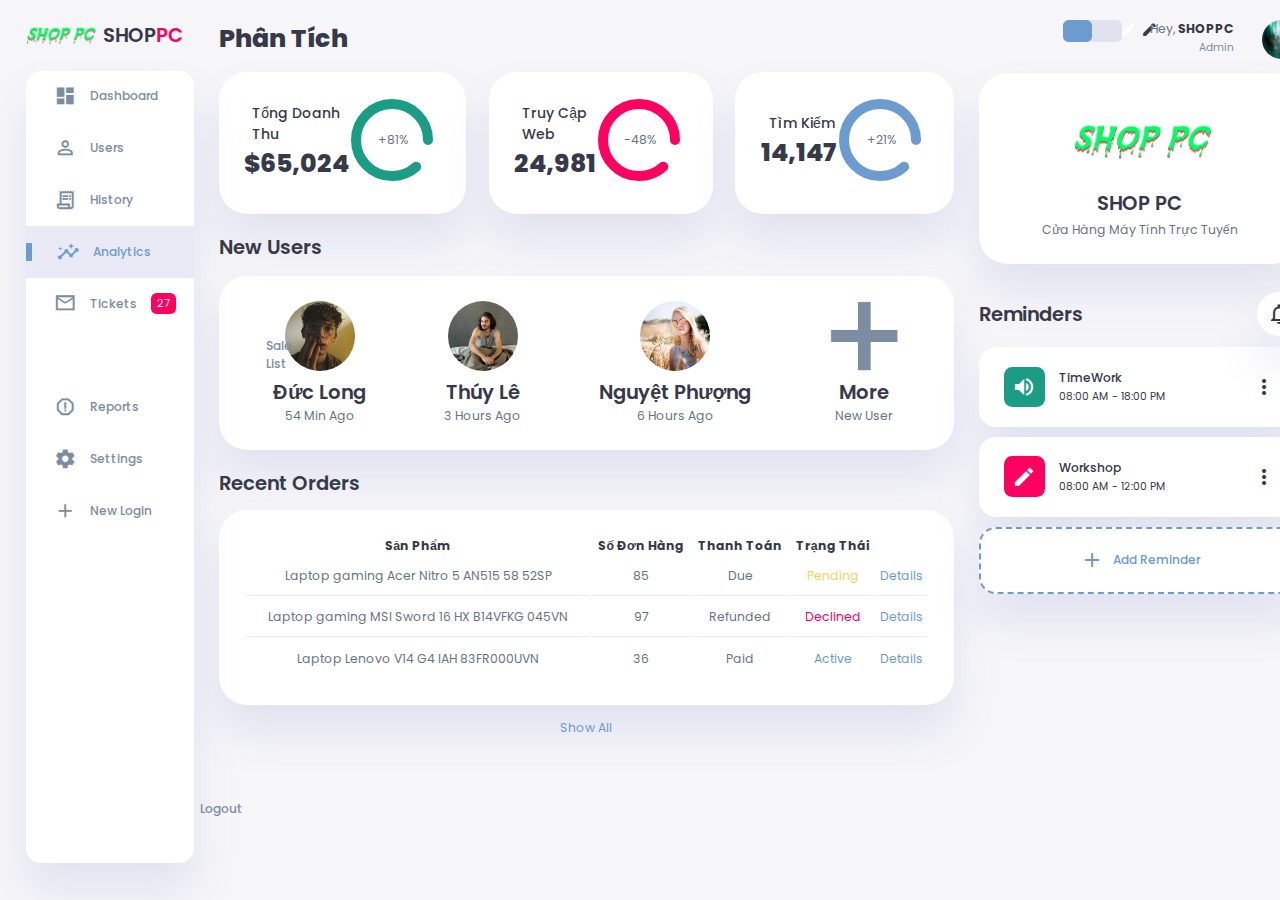
==== banhangonl/analytics.html @ 21baddd5 "update" ====
<!DOCTYPE html>
<html lang="en">

<head>
    <meta charset="UTF-8">
    <meta name="viewport" content="width=device-width, initial-scale=1.0">
    <link href="https://fonts.googleapis.com/icon?family=Material+Icons+Sharp" rel="stylesheet">
    <link rel="stylesheet" href="assets/css/styles.css">
    <title>TRANG QUẢN TRỊ</title>
</head>

<body>

    <div class="container">
        <!-- Sidebar Section -->
        <aside>
            <div class="toggle">
                <div class="logo">
                    <a href="index.html"><img src="image/logo.png" alt="" style="width: 70px; "></a>
                    <a href="index.html"><h2>SHOP<span class="danger">PC</span></h2></a>
                </div>
                <div class="close" id="close-btn">
                    <span class="material-icons-sharp">
                        close
                    </span>
                </div>
            </div>

            <div class="sidebar">
                <a href="#">
                    <span class="material-icons-sharp">
                        dashboard
                    </span>
                    <h3>Dashboard</h3>
                </a>
                <a href="#">
                    <span class="material-icons-sharp">
                        person_outline
                    </span>
                    <h3>Users</h3>
                </a>
                <a href="#">
                    <span class="material-icons-sharp">
                        receipt_long
                    </span>
                    <h3>History</h3>
                </a>
                <a href="#" class="active">
                    <span class="material-icons-sharp">
                        insights
                    </span>
                    <h3>Analytics</h3>
                </a>
                <a href="#">
                    <span class="material-icons-sharp">
                        mail_outline
                    </span>
                    <h3>Tickets</h3>
                    <span class="message-count">27</span>
                </a>
                <a href="#">
                    <span class="material-icons-sharp">
                        inventory
                    </span>
                    <h3>Sale List</h3>
                </a>
                <a href="#">
                    <span class="material-icons-sharp">
                        report_gmailerrorred
                    </span>
                    <h3>Reports</h3>
                </a>
                <a href="#">
                    <span class="material-icons-sharp">
                        settings
                    </span>
                    <h3>Settings</h3>
                </a>
                <a href="#">
                    <span class="material-icons-sharp">
                        add
                    </span>
                    <h3>New Login</h3>
                </a>
                <a href="#">
                    <span class="material-icons-sharp">
                        logout
                    </span>
                    <h3>Logout</h3>
                </a>
            </div>
        </aside>
        <!-- End of Sidebar Section -->

        <!-- Main Content -->
        <main>
            <h1>Phân Tích</h1>
            <!-- Analyses -->
            <div class="analyse">
                <div class="sales">
                    <div class="status">
                        <div class="info">
                            <h3>Tổng Doanh Thu</h3>
                            <h1>$65,024</h1>
                        </div>
                        <div class="progresss">
                            <svg>
                                <circle cx="38" cy="38" r="36"></circle>
                            </svg>
                            <div class="percentage">
                                <p>+81%</p>
                            </div>
                        </div>
                    </div>
                </div>
                <div class="visits">
                    <div class="status">
                        <div class="info">
                            <h3>Truy Cập Web</h3>
                            <h1>24,981</h1>
                        </div>
                        <div class="progresss">
                            <svg>
                                <circle cx="38" cy="38" r="36"></circle>
                            </svg>
                            <div class="percentage">
                                <p>-48%</p>
                            </div>
                        </div>
                    </div>
                </div>
                <div class="searches">
                    <div class="status">
                        <div class="info">
                            <h3>Tìm Kiếm</h3>
                            <h1>14,147</h1>
                        </div>
                        <div class="progresss">
                            <svg>
                                <circle cx="38" cy="38" r="36"></circle>
                            </svg>
                            <div class="percentage">
                                <p>+21%</p>
                            </div>
                        </div>
                    </div>
                </div>
            </div>
            <!-- End of Analyses -->

            <!-- New Users Section -->
            <div class="new-users">
                <h2>New Users</h2>
                <div class="user-list">
                    <div class="user">
                        <img src="image/profile-2.jpg">
                        <h2>Đức Long</h2>
                        <p>54 Min Ago</p>
                    </div>
                    <div class="user">
                        <img src="image/profile-3.jpg">
                        <h2>Thúy Lê</h2>
                        <p>3 Hours Ago</p>
                    </div>
                    <div class="user">
                        <img src="image/profile-4.jpg">
                        <h2>Nguyệt Phượng</h2>
                        <p>6 Hours Ago</p>
                    </div>
                    <div class="user">
                        <img src="image/plus.png">
                        <h2>More</h2>
                        <p>New User</p>
                    </div>
                </div>
            </div>
            <!-- End of New Users Section -->

            <!-- Recent Orders Table -->
            <div class="recent-orders">
                <h2>Recent Orders</h2>
                <table>
                    <thead>
                        <tr>
                            <th>Sản Phẩm</th>
                            <th>Số Đơn Hàng</th>
                            <th>Thanh Toán</th>
                            <th>Trạng Thái</th>
                            <th></th>
                        </tr>
                    </thead>
                    <tbody></tbody>
                </table>
                <a href="#">Show All</a>
            </div>
            <!-- End of Recent Orders -->

        </main>
        <!-- End of Main Content -->

        <!-- Right Section -->
        <div class="right-section">
            <div class="nav">
                <button id="menu-btn">
                    <span class="material-icons-sharp">
                        menu
                    </span>
                </button>
                <div class="dark-mode">
                    <span class="material-icons-sharp active">
                        light_mode
                    </span>
                    <span class="material-icons-sharp">
                        dark_mode
                    </span>
                </div>

                <div class="profile">
                    <div class="info">
                        <p>Hey, <b>SHOPPC</b></p>
                        <small class="text-muted">Admin</small>
                    </div>
                    <div class="profile-photo">
                        <img src="image/profile-1.jpg">
                    </div>
                </div>

            </div>
            <!-- End of Nav -->

            <div class="user-profile">
                <div class="logo">
                    <img src="image/logo.png" alt="" style="width: 140px; margin-left: 30px ;">
                    <h2>SHOP PC</h2>
                    <p>Cửa Hàng Máy Tính Trực Tuyến</p>
                </div>
            </div>

            <div class="reminders">
                <div class="header">
                    <h2>Reminders</h2>
                    <span class="material-icons-sharp">
                        notifications_none
                    </span>
                </div>

                <div class="notification">
                    <div class="icon">
                        <span class="material-icons-sharp">
                            volume_up
                        </span>
                    </div>
                    <div class="content">
                        <div class="info">
                            <h3>TimeWork</h3>
                            <small class="text_muted">
                                08:00 AM - 18:00 PM
                            </small>
                        </div>
                        <span class="material-icons-sharp">
                            more_vert
                        </span>
                    </div>
                </div>

                <div class="notification deactive">
                    <div class="icon">
                        <span class="material-icons-sharp">
                            edit
                        </span>
                    </div>
                    <div class="content">
                        <div class="info">
                            <h3>Workshop</h3>
                            <small class="text_muted">
                                08:00 AM - 12:00 PM
                            </small>
                        </div>
                        <span class="material-icons-sharp">
                            more_vert
                        </span>
                    </div>
                </div>

                <div class="notification add-reminder">
                    <div>
                        <span class="material-icons-sharp">
                            add
                        </span>
                        <h3>Add Reminder</h3>
                    </div>
                </div>

            </div>

        </div>


    </div>

    <script src="assets/javascript/orders.js"></script>
    <script src="assets/javascript/dashboard.js"></script>
</body>

</html>
---- banhangonl/assets/css/styles.css ----
@import url('https://fonts.googleapis.com/css2?family=Poppins:wght@300;400;500;600;700;800&display=swap');

:root{
    --color-primary: #6C9BCF;
    --color-danger: #FF0060;
    --color-success: #1B9C85;
    --color-warning: #F7D060;
    --color-white: #fff;
    --color-info-dark: #7d8da1;
    --color-dark: #363949;
    --color-light: rgba(132, 139, 200, 0.18);
    --color-dark-variant: #677483;
    --color-background: #f6f6f9;

    --card-border-radius: 2rem;
    --border-radius-1: 0.4rem;
    --border-radius-2: 1.2rem;

    --card-padding: 1.8rem;
    --padding-1: 1.2rem;

    --box-shadow: 0 2rem 3rem var(--color-light);
}

.dark-mode-variables{
    --color-background: #181a1e;
    --color-white: #202528;
    --color-dark: #edeffd;
    --color-dark-variant: #a3bdcc;
    --color-light: rgba(0, 0, 0, 0.4);
    --box-shadow: 0 2rem 3rem var(--color-light);
}

*{
    margin: 0;
    padding: 0;
    outline: 0;
    appearance: 0;
    border: 0;
    text-decoration: none;
    box-sizing: border-box;
}

html{
    font-size: 14px;
}

body{
    width: 100vw;
    height: 100vh;
    font-family: 'Poppins', sans-serif;
    font-size: 0.88rem;
    user-select: none;
    overflow-x: hidden;
    color: var(--color-dark);
    background-color: var(--color-background);
}

a{
    color: var(--color-dark);
}

img{
    display: block;
    width: 100%;
    object-fit: cover;
}

h1{
    font-weight: 800;
    font-size: 1.8rem;
}

h2{
    font-weight: 600;
    font-size: 1.4rem;
}

h3{
    font-weight: 500;
    font-size: 0.87rem;
}

small{
    font-size: 0.76rem;
}

p{
    color: var(--color-dark-variant);
}

b{
    color: var(--color-dark);
}

.text-muted{
    color: var(--color-info-dark);
}

.primary{
    color: var(--color-primary);
}

.danger{
    color: var(--color-danger);
}

.success{
    color: var(--color-success);
}

.warning{
    color: var(--color-warning);
}

.container{
    display: grid;
    width: 96%;
    margin: 0 auto;
    gap: 1.8rem;
    grid-template-columns: 12rem auto 23rem;
}

aside{
    height: 100vh;
}

aside .toggle{
    display: flex;
    align-items: center;
    justify-content: space-between;
    margin-top: 1.4rem;
}

aside .toggle .logo{
    display: flex;
    gap: 0.5rem;
}

aside .toggle .logo img{
    width: 2rem;
    height: 2rem;
}

aside .toggle .close{
    padding-right: 1rem;
    display: none;
}

aside .sidebar{
    display: flex;
    flex-direction: column;
    background-color: var(--color-white);
    box-shadow: var(--box-shadow);
    border-radius: 15px;
    height: 88vh;
    position: relative;
    top: 1.5rem;
    transition: all 0.3s ease;
}

aside .sidebar:hover{
    box-shadow: none;
}

aside .sidebar a{
    display: flex;
    align-items: center;
    color: var(--color-info-dark);
    height: 3.7rem;
    gap: 1rem;
    position: relative;
    margin-left: 2rem;
    transition: all 0.3s ease;
}

aside .sidebar a span{
    font-size: 1.6rem;
    transition: all 0.3s ease;
}

aside .sidebar a:last-child{
    position: absolute;
    bottom: 2rem;
    width: 100%;
}

aside .sidebar a.active{
    width: 100%;
    color: var(--color-primary);
    background-color: var(--color-light);
    margin-left: 0;
}

aside .sidebar a.active::before{
    content: '';
    width: 6px;
    height: 18px;
    background-color: var(--color-primary);
}

aside .sidebar a.active span{
    color: var(--color-primary);
    margin-left: calc(1rem - 3px);
}

aside .sidebar a:hover{
    color: var(--color-primary);
}

aside .sidebar a:hover span{
    margin-left: 0.6rem;
}

aside .sidebar .message-count{
    background-color: var(--color-danger);
    padding: 2px 6px;
    color: var(--color-white);
    font-size: 11px;
    border-radius: var(--border-radius-1);
}

main{
    margin-top: 1.4rem;
}

main .analyse{
    display: grid;
    grid-template-columns: repeat(3, 1fr);
    gap: 1.6rem;
}

main .analyse > div{
    background-color: var(--color-white);
    padding: var(--card-padding);
    border-radius: var(--card-border-radius);
    margin-top: 1rem;
    box-shadow: var(--box-shadow);
    cursor: pointer;
    transition: all 0.3s ease;
}

main .analyse > div:hover{
    box-shadow: none;
}

main .analyse > div .status{
    display: flex;
    align-items: center;
    justify-content: space-between;
}

main .analyse h3{
    margin-left: 0.6rem;
    font-size: 1rem;
}

main .analyse .progresss{
    position: relative;
    width: 92px;
    height: 92px;
    border-radius: 50%;
}

main .analyse svg{
    width: 7rem;
    height: 7rem;
}

main .analyse svg circle{
    fill: none;
    stroke-width: 10;
    stroke-linecap: round;
    transform: translate(5px, 5px);
}

main .analyse .sales svg circle{
    stroke: var(--color-success);
    stroke-dashoffset: -30;
    stroke-dasharray: 200;
}

main .analyse .visits svg circle{
    stroke: var(--color-danger);
    stroke-dashoffset: -30;
    stroke-dasharray: 200;
}

main .analyse .searches svg circle{
    stroke: var(--color-primary);
    stroke-dashoffset: -30;
    stroke-dasharray: 200;
}

main .analyse .progresss .percentage{
    position: absolute;
    top: -3px;
    left: -1px;
    display: flex;
    align-items: center;
    justify-content: center;
    height: 100%;
    width: 100%;
}

main .new-users{
    margin-top: 1.3rem;
}

main .new-users .user-list{
    background-color: var(--color-white);
    padding: var(--card-padding);
    border-radius: var(--card-border-radius);
    margin-top: 1rem;
    box-shadow: var(--box-shadow);
    display: flex;
    justify-content: space-around;
    flex-wrap: wrap;
    gap: 1.4rem;
    cursor: pointer;
    transition: all 0.3s ease;
}

main .new-users .user-list:hover{
    box-shadow: none;
}

main .new-users .user-list .user{
    display: flex;
    flex-direction: column;
    align-items: center;
    justify-content: center;
}

main .new-users .user-list .user img{
    width: 5rem;
    height: 5rem;
    margin-bottom: 0.4rem;
    border-radius: 50%;
}

main .recent-orders{
    margin-top: 1.3rem;
}

main .recent-orders h2{
    margin-bottom: 0.8rem;
}

main .recent-orders table{
    background-color: var(--color-white);
    width: 100%;
    padding: var(--card-padding);
    text-align: center;
    box-shadow: var(--box-shadow);
    border-radius: var(--card-border-radius);
    transition: all 0.3s ease;
}

main .recent-orders table:hover{
    box-shadow: none;
}

main table tbody td{
    height: 2.8rem;
    border-bottom: 1px solid var(--color-light);
    color: var(--color-dark-variant);
}

main table tbody tr:last-child td{
    border: none;
}

main .recent-orders a{
    text-align: center;
    display: block;
    margin: 1rem auto;
    color: var(--color-primary);
}

.right-section{
    margin-top: 1.4rem;
}

.right-section .nav{
    display: flex;
    justify-content: end;
    gap: 2rem;
}

.right-section .nav button{
    display: none;
}

.right-section .dark-mode{
    background-color: var(--color-light);
    display: flex;
    justify-content: space-between;
    align-items: center;
    height: 1.6rem;
    width: 4.2rem;
    cursor: pointer;
    border-radius: var(--border-radius-1);
}

.right-section .dark-mode span{
    font-size: 1.2rem;
    width: 50%;
    height: 100%;
    display: flex;
    align-items: center;
    justify-content: center;
}

.right-section .dark-mode span.active{
    background-color: var(--color-primary);
    color: white;
    border-radius: var(--border-radius-1);
}

.right-section .nav .profile{
    display: flex;
    gap: 2rem;
    text-align: right;
}

.right-section .nav .profile .profile-photo{
    width: 2.8rem;
    height: 2.8rem;
    border-radius: 50%;
    overflow: hidden;
}

.right-section .user-profile{
    display: flex;
    justify-content: center;
    text-align: center;
    margin-top: 1rem;
    background-color: var(--color-white);
    padding: var(--card-padding);
    border-radius: var(--card-border-radius);
    box-shadow: var(--box-shadow);
    cursor: pointer;
    transition: all 0.3s ease;
}

.right-section .user-profile:hover{
    box-shadow: none;
}

.right-section .user-profile img{
    width: 11rem;
    height: auto;
    margin-bottom: 0.8rem;
    border-radius: 50%;
}

.right-section .user-profile h2{
    margin-bottom: 0.2rem;
}

.right-section .reminders{
    margin-top: 2rem;
}

.right-section .reminders .header{
    display: flex;
    align-items: center;
    justify-content: space-between;
    margin-bottom: 0.8rem;
}

.right-section .reminders .header span{
    padding: 10px;
    box-shadow: var(--box-shadow);
    background-color: var(--color-white);
    border-radius: 50%;
}

.right-section .reminders .notification{
    background-color: var(--color-white);
    display: flex;
    align-items: center;
    gap: 1rem;
    margin-bottom: 0.7rem;
    padding: 1.4rem var(--card-padding);
    border-radius: var(--border-radius-2);
    box-shadow: var(--box-shadow);
    cursor: pointer;
    transition: all 0.3s ease;
}

.right-section .reminders .notification:hover{
    box-shadow: none;
}

.right-section .reminders .notification .content{
    display: flex;
    justify-content: space-between;
    align-items: center;
    margin: 0;
    width: 100%;
}

.right-section .reminders .notification .icon{
    padding: 0.6rem;
    color: var(--color-white);
    background-color: var(--color-success);
    border-radius: 20%;
    display: flex;
}

.right-section .reminders .notification.deactive .icon{
    background-color: var(--color-danger);
}

.right-section .reminders .add-reminder{
    background-color: var(--color-white);
    border: 2px dashed var(--color-primary);
    color: var(--color-primary);
    display: flex;
    align-items: center;
    justify-content: center;
    cursor: pointer;
}

.right-section .reminders .add-reminder:hover{
    background-color: var(--color-primary);
    color: white;
}

.right-section .reminders .add-reminder div{
    display: flex;
    align-items: center;
    gap: 0.6rem;
}

@media screen and (max-width: 1200px) {
    .container{
        width: 95%;
        grid-template-columns: 7rem auto 23rem;
    }

    aside .logo h2{
        display: none;
    }

    aside .sidebar h3{
        display: none;
    }

    aside .sidebar a{
        width: 5.6rem;
    }

    aside .sidebar a:last-child{
        position: relative;
        margin-top: 1.8rem;
    }

    main .analyse{
        grid-template-columns: 1fr;
        gap: 0;
    }

    main .new-users .user-list .user{
        flex-basis: 40%;
    }

    main .recent-orders {
        width: 94%;
        position: absolute;
        left: 50%;
        transform: translateX(-50%);
        margin: 2rem 0 0 0.8rem;
    }

    main .recent-orders table{
        width: 83vw;
    }

    main table thead tr th:last-child,
    main table thead tr th:first-child{
        display: none;
    }

    main table tbody tr td:last-child,
    main table tbody tr td:first-child{
        display: none;
    }

}

@media screen and (max-width: 768px) {
    .container{
        width: 100%;
        grid-template-columns: 1fr;
        padding: 0 var(--padding-1);
    }

    aside{
        position: fixed;
        background-color: var(--color-white);
        width: 15rem;
        z-index: 3;
        box-shadow: 1rem 3rem 4rem var(--color-light);
        height: 100vh;
        left: -100%;
        display: none;
        animation: showMenu 0.4s ease forwards;
    }

    @keyframes showMenu {
       to{
        left: 0;
       } 
    }

    aside .logo{
        margin-left: 1rem;
    }

    aside .logo h2{
        display: inline;
    }

    aside .sidebar h3{
        display: inline;
    }

    aside .sidebar a{
        width: 100%;
        height: 3.4rem;
    }

    aside .sidebar a:last-child{
        position: absolute;
        bottom: 5rem;
    }

    aside .toggle .close{
        display: inline-block;
        cursor: pointer;
    }

    main{
        margin-top: 8rem;
        padding: 0 1rem;
    }

    main .new-users .user-list .user{
        flex-basis: 35%;
    }

    main .recent-orders{
        position: relative;
        margin: 3rem 0 0 0;
        width: 100%;
    }

    main .recent-orders table{
        width: 100%;
        margin: 0;
    }

    .right-section{
        width: 94%;
        margin: 0 auto 4rem;
    }

    .right-section .nav{
        position: fixed;
        top: 0;
        left: 0;
        align-items: center;
        background-color: var(--color-white);
        padding: 0 var(--padding-1);
        height: 4.6rem;
        width: 100%;
        z-index: 2;
        box-shadow: 0 1rem 1rem var(--color-light);
        margin: 0;
    }

    .right-section .nav .dark-mode{
        width: 4.4rem;
        position: absolute;
        left: 66%;
    }

    .right-section .profile .info{
        display: none;
    }

    .right-section .nav button{
        display: inline-block;
        background-color: transparent;
        cursor: pointer;
        color: var(--color-dark);
        position: absolute;
        left: 1rem;
    }

    .right-section .nav button span{
        font-size: 2rem;
    }

}
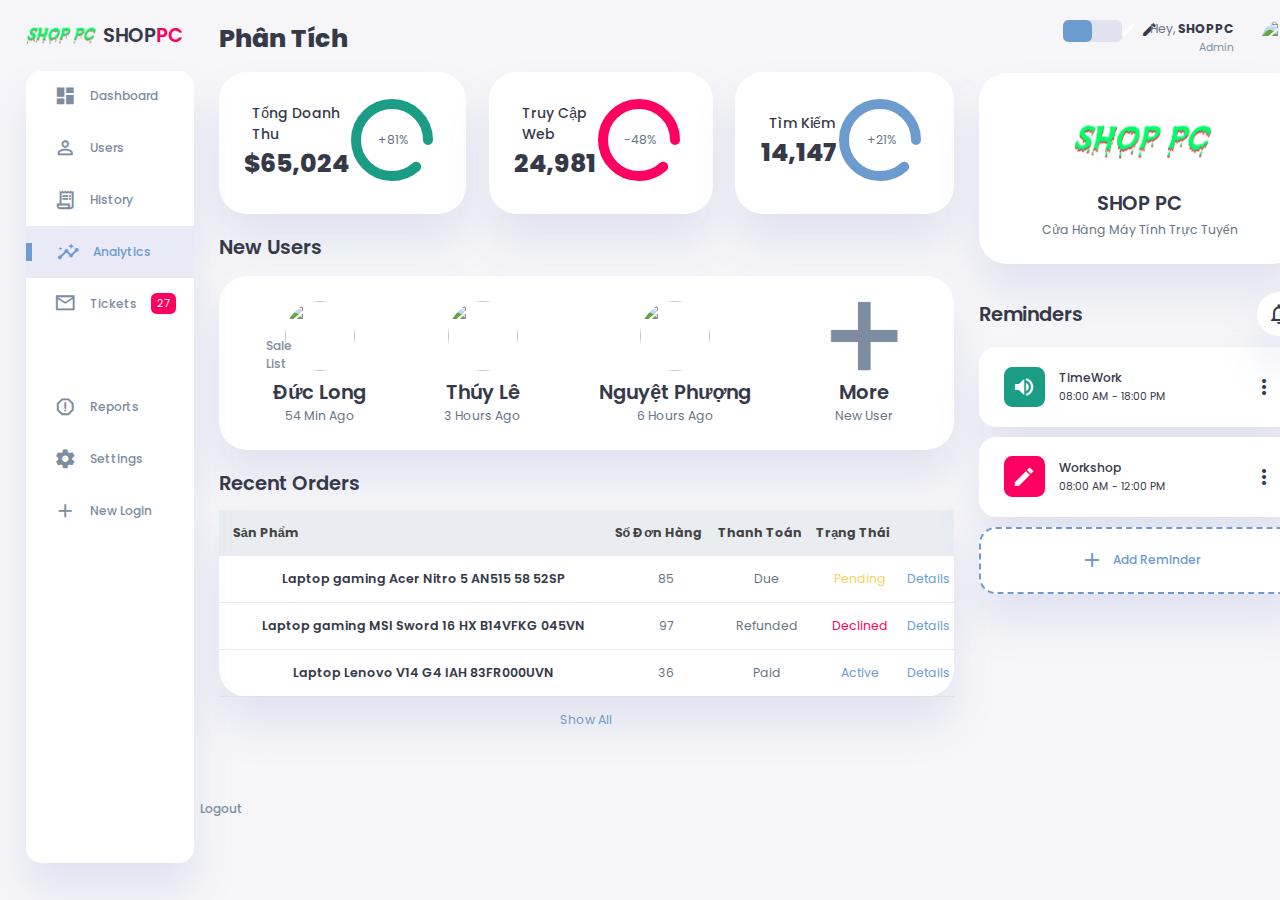
==== commit d49533c2: "D" ====
--- a/banhangonl/analytics.html
+++ b/banhangonl/analytics.html
@@ -8,9 +8,7 @@
     <link rel="stylesheet" href="assets/css/styles.css">
     <title>TRANG QUẢN TRỊ</title>
 </head>
-
 <body>
-
     <div class="container">
         <!-- Sidebar Section -->
         <aside>
@@ -27,7 +25,7 @@
             </div>
 
             <div class="sidebar">
-                <a href="#">
+                <a href="dashboard.html">
                     <span class="material-icons-sharp">
                         dashboard
                     </span>
@@ -45,7 +43,7 @@
                     </span>
                     <h3>History</h3>
                 </a>
-                <a href="#" class="active">
+                <a href="analytics.html" class="active">
                     <span class="material-icons-sharp">
                         insights
                     </span>
@@ -153,17 +151,20 @@
                 <h2>New Users</h2>
                 <div class="user-list">
                     <div class="user">
-                        <img src="image/profile-2.jpg">
+                        <!-- img or image/profile-2.jpg -->
+                        <img src="https://tse4.mm.bing.net/th?id=OIP.6HbiXpf4y8ZNQ98XLp5voQHaHW&pid=Api&P=0&h=220">
                         <h2>Đức Long</h2>
                         <p>54 Min Ago</p>
                     </div>
                     <div class="user">
-                        <img src="image/profile-3.jpg">
+                        <!-- img or image/profile-3.jpg -->
+                        <img src="https://tse1.mm.bing.net/th?id=OIP.eTQ5fnG-li8kdCchP-C-gQAAAA&pid=Api&P=0&h=220">
                         <h2>Thúy Lê</h2>
                         <p>3 Hours Ago</p>
                     </div>
                     <div class="user">
-                        <img src="image/profile-4.jpg">
+                        <!-- img or image/profile-4.jpg -->
+                        <img src="https://tse2.mm.bing.net/th?id=OIP._M9z-8wiat2vmJlFVGNf7wHaHa&pid=Api&P=0&h=220">
                         <h2>Nguyệt Phượng</h2>
                         <p>6 Hours Ago</p>
                     </div>
@@ -194,10 +195,9 @@
                 <a href="#">Show All</a>
             </div>
             <!-- End of Recent Orders -->
-
         </main>
         <!-- End of Main Content -->
-
+        
         <!-- Right Section -->
         <div class="right-section">
             <div class="nav">
@@ -221,7 +221,8 @@
                         <small class="text-muted">Admin</small>
                     </div>
                     <div class="profile-photo">
-                        <img src="image/profile-1.jpg">
+                        <!-- img or image/profile-1.jpg -->
+                        <img src="https://tse3.mm.bing.net/th?id=OIP.Fb9TlA92Z8VTbWXSNfvWIAHaHa&pid=Api&P=0&h=220">
                     </div>
                 </div>
 
--- a/banhangonl/assets/css/styles.css
+++ b/banhangonl/assets/css/styles.css
@@ -534,7 +534,214 @@
     align-items: center;
     gap: 0.6rem;
 }
-
+.analyse .sales .status .info .la-user-friends {
+    font-size: 70px;
+    margin-left: 120px;
+    margin-top: -50px;
+    float: right;
+    color: #899DC1;
+}
+.analyse .visits .status .info .la-shopping-cart {
+    font-size: 70px;
+    margin-left: 150px;
+    margin-top: -60px;
+    float: right;
+    color: #899DC1;
+}
+.analyse .searches .status .info .la-user-alt {
+    font-size: 70px;
+    margin-left: 150px;
+    margin-top: -60px;
+    float: right;
+    color: #899DC1;
+}
+/* ------------------------------------------------------------------------ */
+.record-header {
+    padding: 1rem;
+    display: flex;
+    justify-content: space-between;
+    align-items: center;
+}
+
+.add, .browse {
+    display: flex;
+    align-items: center;
+}
+
+.add span {
+    display: inline-block;
+    margin-right: .6rem;
+    font-size: .9rem;
+    color: #666;
+}
+
+input, button, select {
+    outline: none;
+}
+
+.add select, .browse input, .browse select {
+    height: 35px;
+    border: 1px solid #b0b0b0;
+    border-radius: 3px;
+    display: inline-block;
+    width: 75px;
+    padding: 0rem .5rem;
+    margin-right: .8rem;
+    color: #666;
+}
+
+.add button {
+    background: var(--main-color);
+    color: #fff;
+    height: 37px;
+    border-radius: 4px;
+    padding: 0rem 1rem;
+    border: none;
+    font-weight: 600;
+}
+
+.browse input {
+    width: 150px;
+}
+
+.browse select {
+    width: 100px;
+}
+
+.table-responsive {
+    width: 100%;
+    overflow: auto;
+}
+
+table {
+    border-collapse: collapse;
+}
+
+table thead tr {
+    background: #e9edf2;
+}
+
+table thead th {
+    padding: 1rem 0rem;
+    text-align: left;
+    color: #444;
+    font-size: .9rem;
+}
+
+table thead th:first-child {
+    padding-left: 1rem;
+}
+
+table tbody td {
+    padding: 1rem 0rem;
+    color: #444;
+}
+
+table tbody td:first-child {
+    padding-left: 1rem;
+    color: var(--main-color);
+    font-weight: 600;
+    font-size: .9rem;
+}
+
+table tbody tr {
+    border-bottom: 1px solid #dee2e8;
+}
+
+.client {
+    display: flex;
+    align-items: center;
+}
+
+.client-img {
+    margin-right: .5rem;
+    border: 2px solid #b0b0b0;
+    height: 45px;
+    width: 45px;
+}
+
+.client-info h4 {
+    color: #555;
+    font-size: .95rem;
+}
+
+.client-info small {
+    color: #777;
+}
+
+.actions span {
+    display: inline-block;
+    font-size: 1.5rem;
+    margin-right: .5rem;
+}
+
+.paid {
+    display: inline-block;
+    text-align: center;
+    font-weight: 600;
+    color: var(--main-color);
+    background: #e5f8ed;
+    padding: .5rem 1rem;
+    border-radius: 20px;
+    font-size: .8rem;
+}
+
+@media only screen and (max-width: 1200px) {
+    .analytics {
+        grid-template-columns: repeat(2, 1fr);
+    }
+}
+
+@media only screen and (max-width: 768px) {
+    .analytics {
+        grid-template-columns: 100%;
+    }
+    
+    .sidebar {
+        left: -165px;
+        z-index: 90;
+    }
+    
+    header {
+        left: 0;
+        width: 100%;
+    }
+    
+    .main-content {
+        margin-left: 0;
+        width: 100%;
+    }
+    
+    #menu-toggle:checked ~ .sidebar {
+        left: 0;
+    }
+    
+    #menu-toggle:checked ~ .sidebar {
+        width: 165px;
+    }
+
+    #menu-toggle:checked ~ .sidebar .side-header span {
+        display: inline-block;
+    }
+
+    #menu-toggle:checked ~ .sidebar .profile,
+    #menu-toggle:checked ~ .sidebar .side-menu a small {
+        display: block;
+    }
+
+    #menu-toggle:checked ~ .sidebar .side-menu a span {
+        font-size: 1.7rem;
+    }
+    
+    #menu-toggle:checked ~ .main-content header {
+        left: 0px;
+    }
+    
+    table {
+        width: 900px;
+    }
+}
+/* ---------------------------------------------------------- */
 @media screen and (max-width: 1200px) {
     .container{
         width: 95%;
